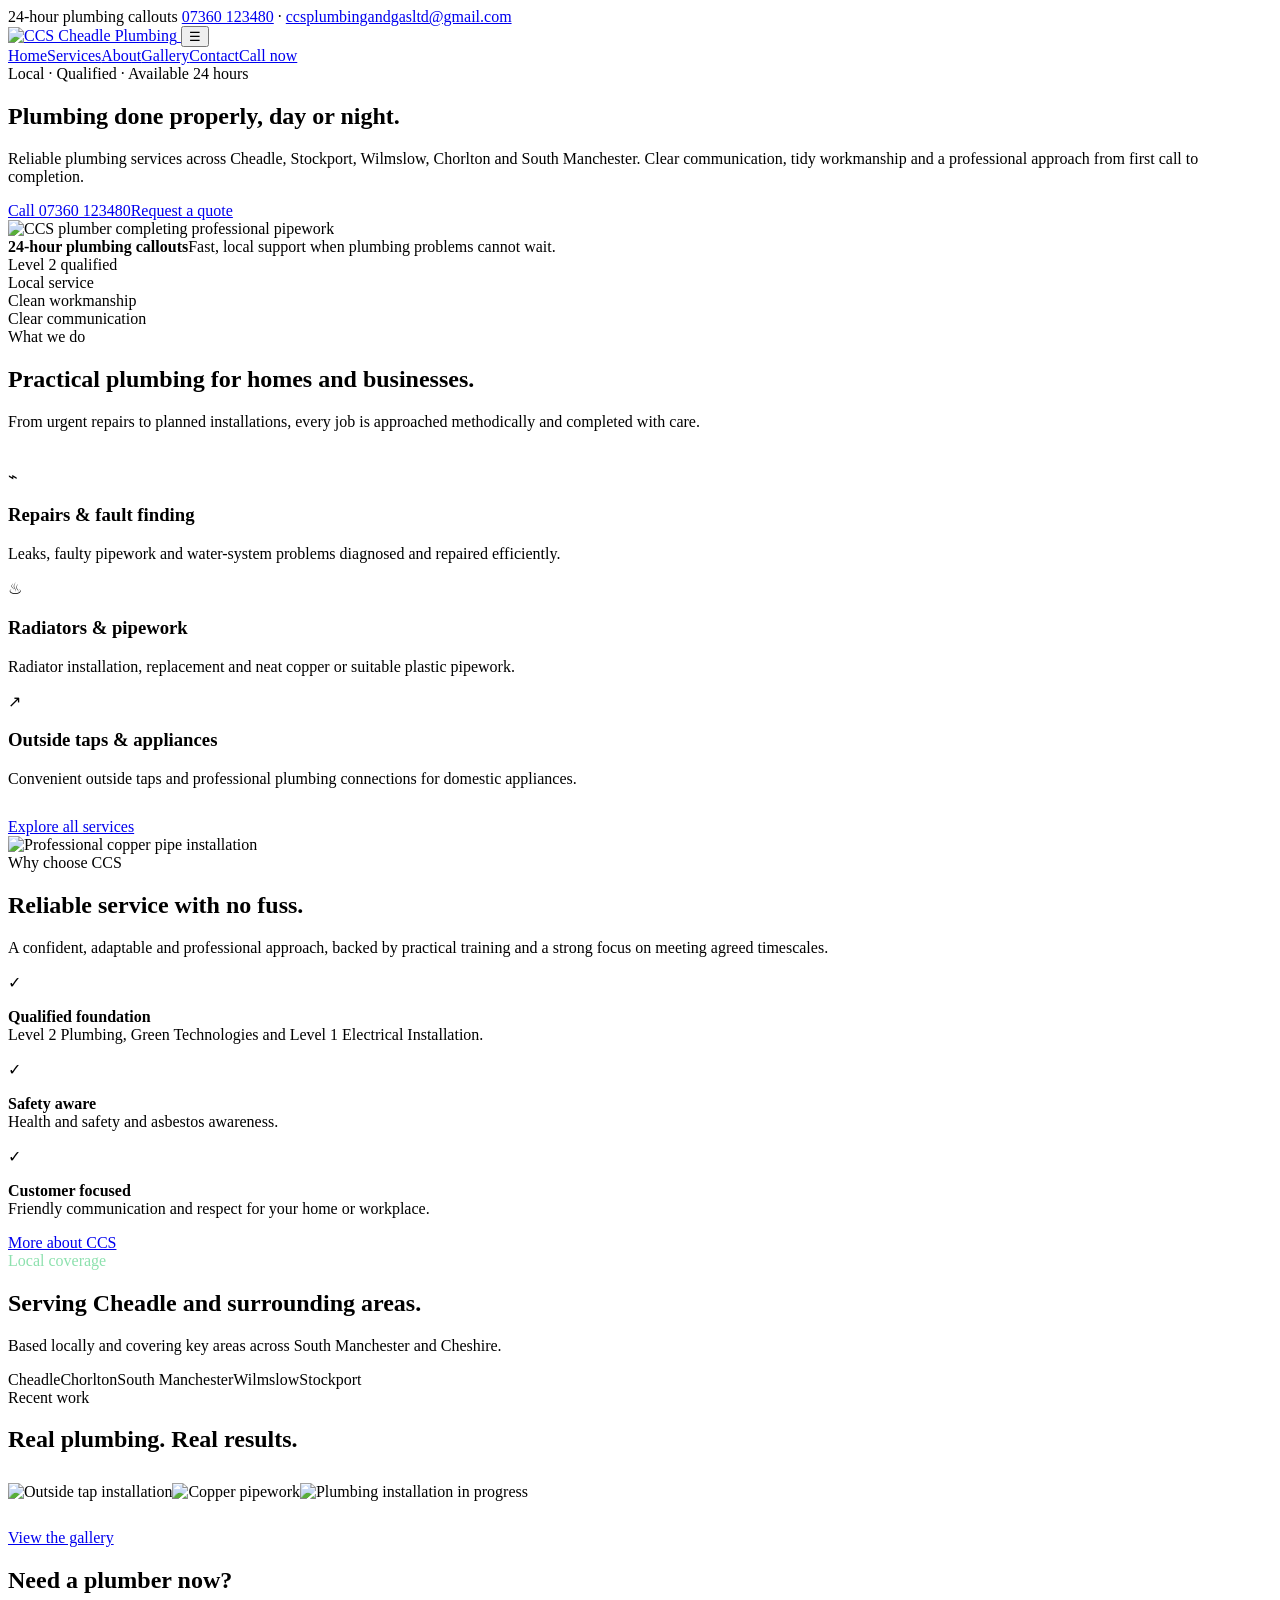
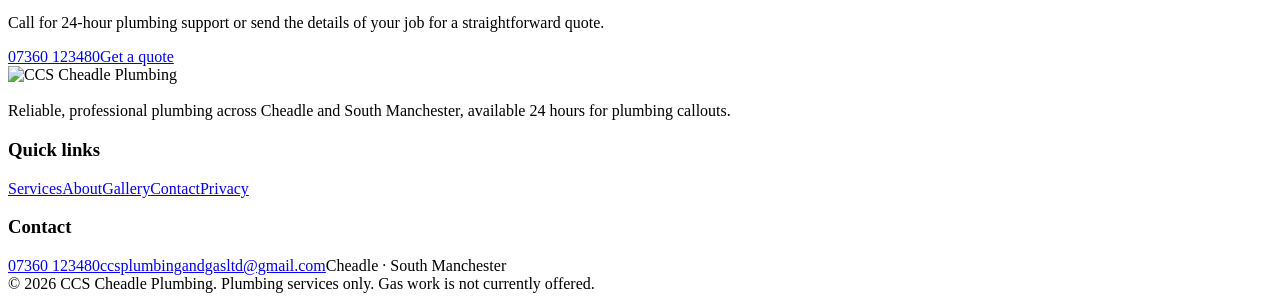
==== index.html @ ab44ccdd "Rename Chris site/index.html to index.html" ====
<!doctype html>
<html lang="en">

<head>






    <meta charset="utf-8">
    <meta name="viewport" content="width=device-width,initial-scale=1">
    <title>CCS Cheadle Plumbing | 24-Hour Local Plumber</title>
    <meta name="description"
        content="Qualified local plumber offering 24-hour plumbing callouts across Cheadle, Stockport, Wilmslow, Chorlton and South Manchester.">
    <link rel="stylesheet" href="assets/css/style.css">
</head>

<body>

    <div class="topbar">
        <div class="container">
            <span>24-hour plumbing callouts</span>
            <span><a href="tel:07360123480">07360 123480</a> · <a
                    href="mailto:ccsplumbingandgasltd@gmail.com">ccsplumbingandgasltd@gmail.com</a>
            </span>
        </div>
    </div>
    <header class="site-header">
        <div class="container nav">
            <a class="brand" href="index.html"><img src="assets/images/logo.png" alt="CCS Cheadle Plumbing">
            </a><button class="menu-btn" aria-label="Open menu">☰</button>
            <nav class="nav-links"><a href="index.html">Home</a><a href="services.html">Services</a><a
                    href="about.html">About</a><a href="gallery.html">Gallery</a><a href="contact.html">Contact</a><a
                    class="btn primary" href="tel:07360123480">Call now</a></nav>
        </div>
    </header>
    <main>
        <section class="hero">
            <div class="container hero-grid">
                <div class="hero-copy">
                    <div class="eyebrow">Local · Qualified · Available 24 hours</div>
                    <h1>Plumbing done properly, day or night.</h1>
                    <p class="lead">Reliable plumbing services across Cheadle, Stockport, Wilmslow, Chorlton and South
                        Manchester. Clear communication, tidy workmanship and a professional approach from first call to
                        completion.</p>
                    <div class="actions"><a class="btn primary" href="tel:07360123480">Call 07360 123480</a><a
                            class="btn secondary" href="contact.html">Request a quote</a></div>
                </div>
                <div class="hero-card"><img src="assets/images/project-5.webp"
                        alt="CCS plumber completing professional pipework">
                    <div class="floating"><strong>24-hour plumbing callouts</strong><span>Fast, local support when
                            plumbing problems cannot wait.</span></div>
                </div>
            </div>
        </section>
        <div class="trust-strip">
            <div class="container trust-grid">
                <div class="trust-item">Level 2 qualified</div>
                <div class="trust-item">Local service</div>
                <div class="trust-item">Clean workmanship</div>
                <div class="trust-item">Clear communication</div>
            </div>
        </div>
        <section class="section" id="services">
            <div class="container">
                <div class="eyebrow">What we do</div>
                <h2>Practical plumbing for homes and businesses.</h2>
                <p class="lead">From urgent repairs to planned installations, every job is approached methodically and
                    completed with care.</p>
                <div class="grid-3" style="margin-top:36px">
                    <article class="card">
                        <div class="icon">⌁</div>
                        <h3>Repairs & fault finding</h3>
                        <p>Leaks, faulty pipework and water-system problems diagnosed and repaired efficiently.</p>
                    </article>
                    <article class="card">
                        <div class="icon">♨</div>
                        <h3>Radiators & pipework</h3>
                        <p>Radiator installation, replacement and neat copper or suitable plastic pipework.</p>
                    </article>
                    <article class="card">
                        <div class="icon">↗</div>
                        <h3>Outside taps & appliances</h3>
                        <p>Convenient outside taps and professional plumbing connections for domestic appliances.</p>
                    </article>
                </div>
                <div class="actions" style="margin-top:30px"><a class="btn dark" href="services.html">Explore all
                        services</a></div>
            </div>
        </section>
        <section class="section alt">
            <div class="container split"><img src="assets/images/project-3.webp"
                    alt="Professional copper pipe installation">
                <div>
                    <div class="eyebrow">Why choose CCS</div>
                    <h2>Reliable service with no fuss.</h2>
                    <p class="lead">A confident, adaptable and professional approach, backed by practical training and a
                        strong focus on meeting agreed timescales.</p>
                    <div class="checklist">
                        <div><span>✓</span>
                            <p><strong>Qualified foundation</strong><br>Level 2 Plumbing, Green Technologies and Level 1
                                Electrical Installation.</p>
                        </div>
                        <div><span>✓</span>
                            <p><strong>Safety aware</strong><br>Health and safety and asbestos awareness.</p>
                        </div>
                        <div><span>✓</span>
                            <p><strong>Customer focused</strong><br>Friendly communication and respect for your home or
                                workplace.</p>
                        </div>
                    </div><a class="btn secondary" href="about.html">More about CCS</a>
                </div>
            </div>
        </section>
        <section class="section">
            <div class="container">
                <div class="area-wrap">
                    <div class="eyebrow" style="color:#8de1ae">Local coverage</div>
                    <h2>Serving Cheadle and surrounding areas.</h2>
                    <p>Based locally and covering key areas across South Manchester and Cheshire.</p>
                    <div class="area-tags"><span>Cheadle</span><span>Chorlton</span><span>South
                            Manchester</span><span>Wilmslow</span><span>Stockport</span></div>
                </div>
            </div>
        </section>
        <section class="section alt">
            <div class="container">
                <div class="eyebrow">Recent work</div>
                <h2>Real plumbing. Real results.</h2>
                <div class="gallery" style="margin-top:30px"><img src="assets/images/project-1.webp"
                        alt="Outside tap installation"><img src="assets/images/project-2.webp"
                        alt="Copper pipework"><img src="assets/images/project-4.webp"
                        alt="Plumbing installation in progress"></div>
                <div class="actions" style="margin-top:28px"><a class="btn secondary" href="gallery.html">View the
                        gallery</a></div>
            </div>
        </section>
        <section class="section">
            <div class="container">
                <div class="cta">
                    <div>
                        <h2>Need a plumber now?</h2>
                        <p>Call for 24-hour plumbing support or send the details of your job for a straightforward
                            quote.</p>
                    </div>
                    <div class="actions"><a class="btn secondary" href="tel:07360123480">07360 123480</a><a
                            class="btn dark" href="contact.html">Get a quote</a></div>
                </div>
            </div>
        </section>
    </main>
    <footer>
        <div class="container">
            <div class="footer-grid">
                <div><img class="footer-logo" src="assets/images/logo.png" alt="CCS Cheadle Plumbing">
                    <p style="margin-top:18px">Reliable, professional plumbing across Cheadle and South Manchester,
                        available 24 hours for plumbing callouts.</p>
                </div>
                <div>
                    <h3>Quick links</h3>
                    <div class="footer-links"><a href="services.html">Services</a><a href="about.html">About</a><a
                            href="gallery.html">Gallery</a><a href="contact.html">Contact</a><a
                            href="privacy.html">Privacy</a></div>
                </div>
                <div>
                    <h3>Contact</h3>
                    <div class="footer-links"><a href="tel:07360123480">07360 123480</a><a
                            href="mailto:ccsplumbingandgasltd@gmail.com">ccsplumbingandgasltd@gmail.com</a><span>Cheadle
                            · South Manchester</span></div>
                </div>
            </div>
            <div class="copyright">© 2026 CCS Cheadle Plumbing. Plumbing services only. Gas work is not currently
                offered.</div>
        </div>
    </footer>
    <script src="assets/js/site.js"></script>
</body>

</html>
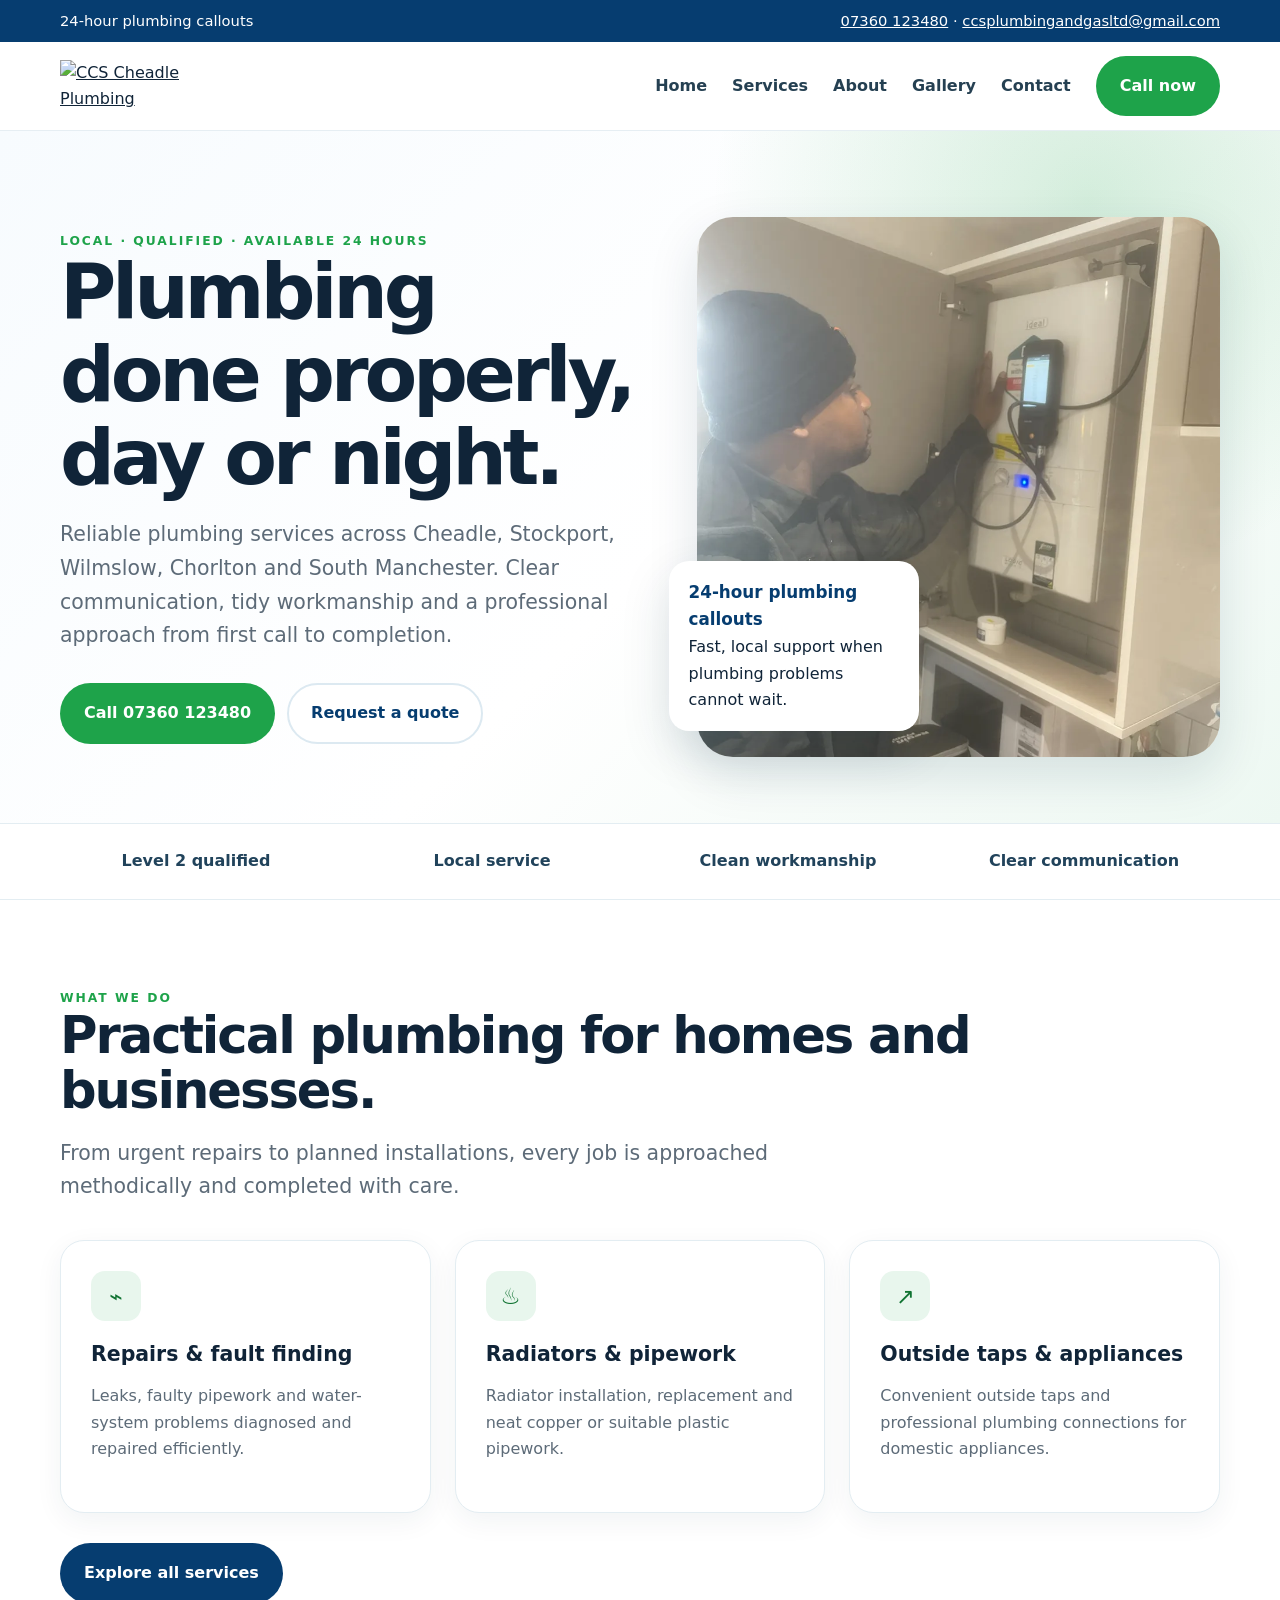
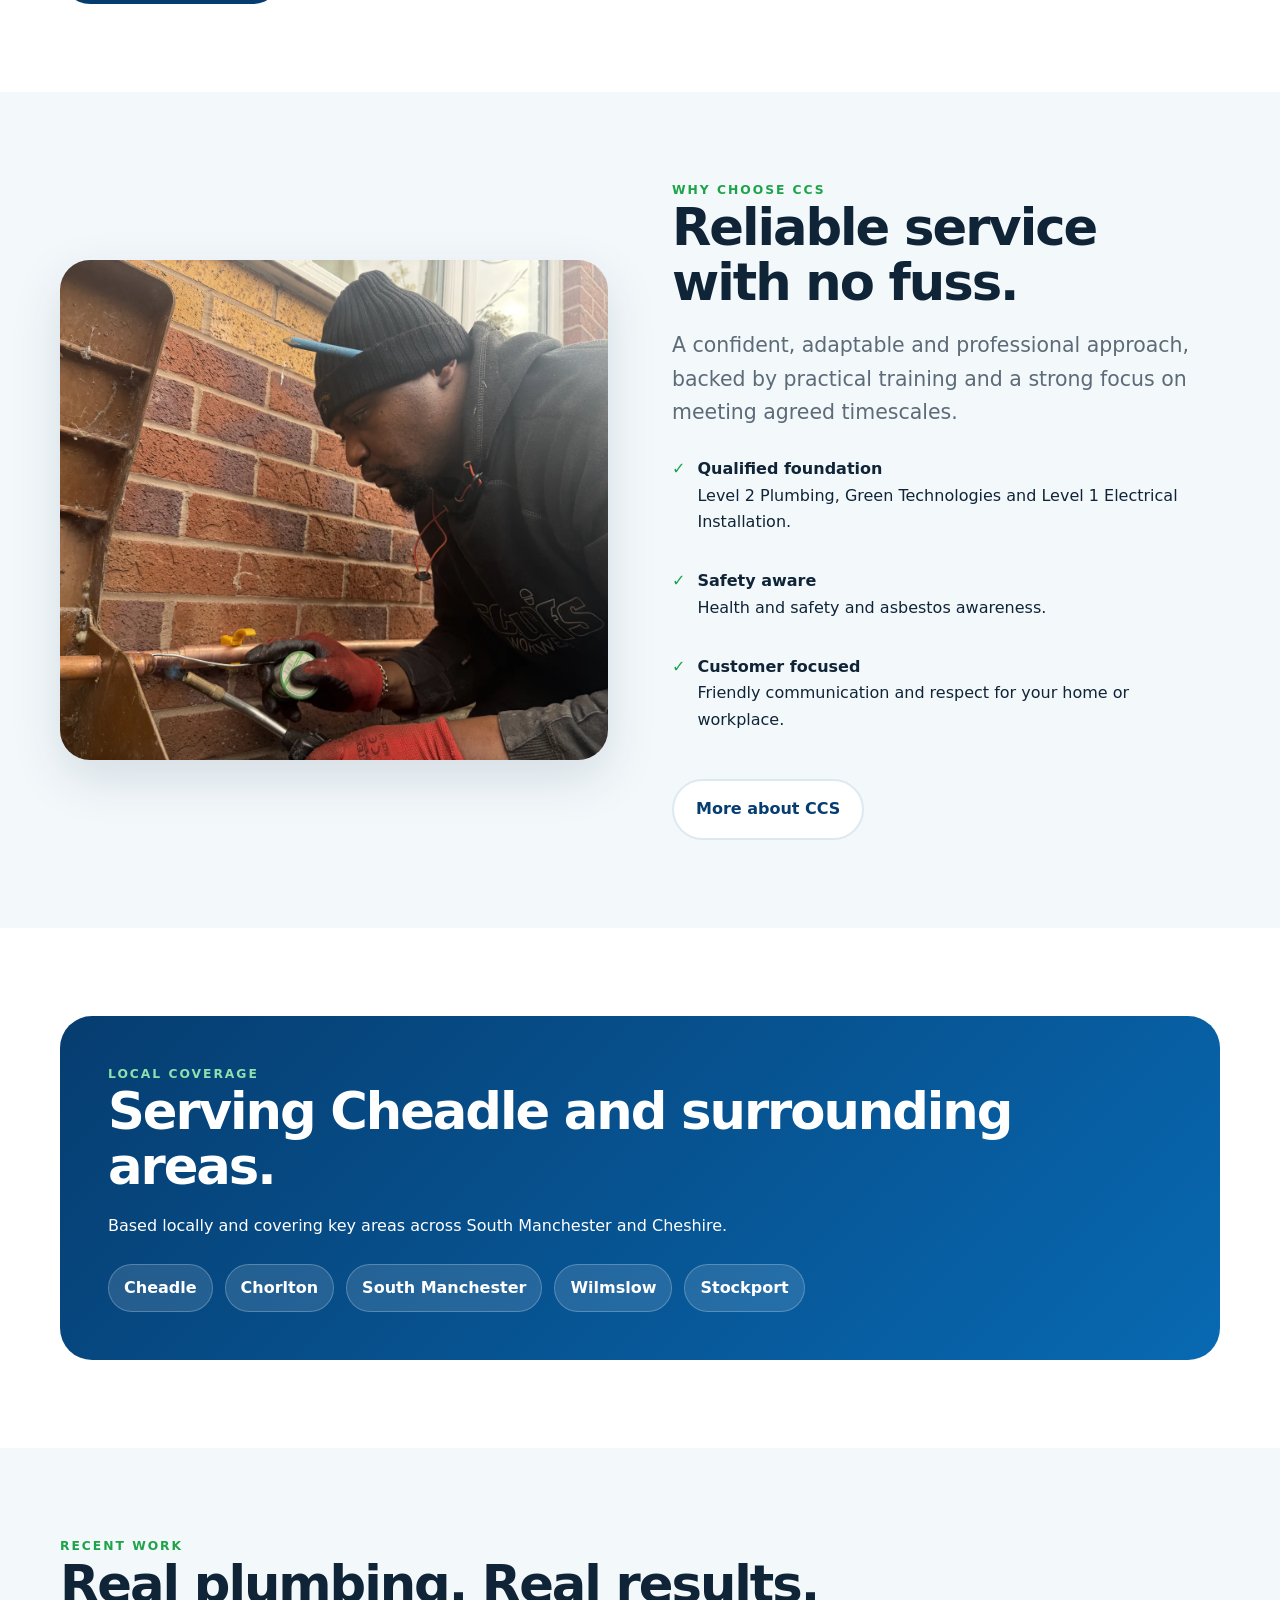
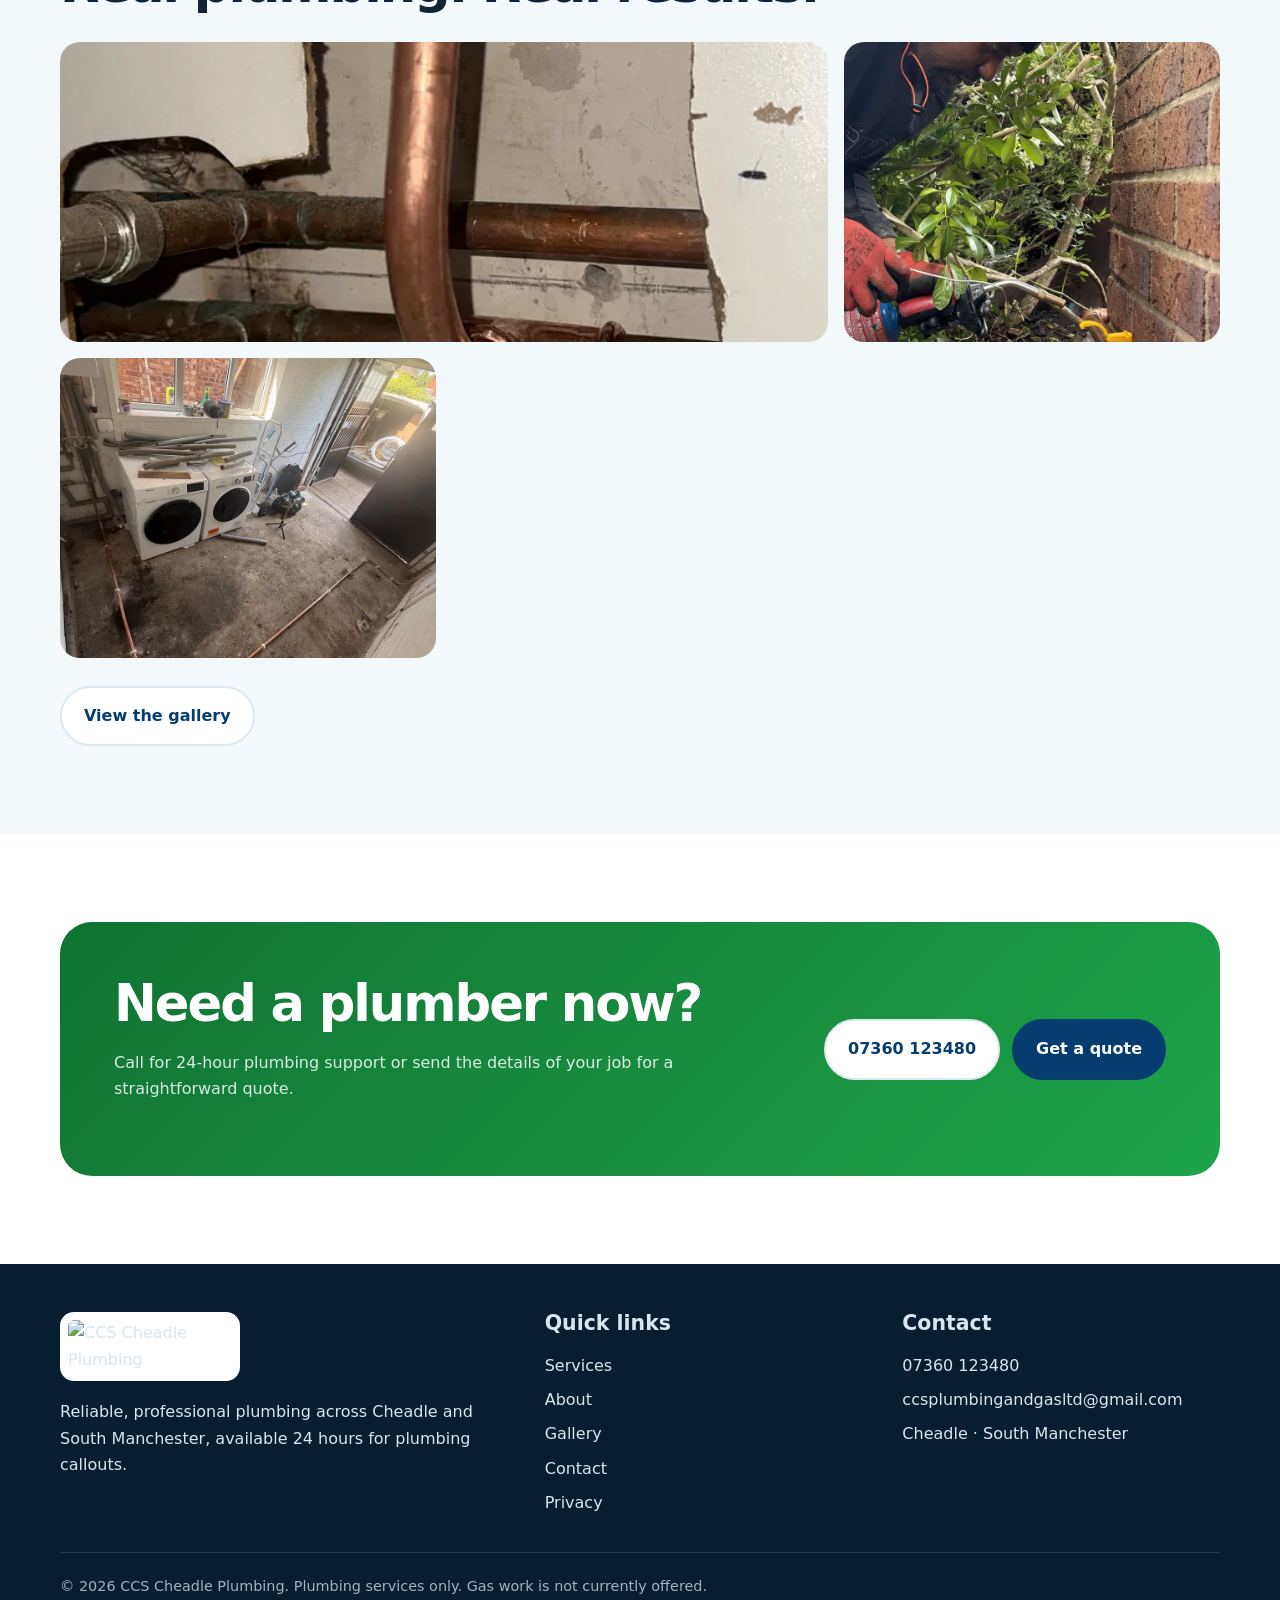
==== commit eb8e6e5e: "Add files via upload" ====
--- a/index.html
+++ b/index.html
@@ -177,4 +177,4 @@
     <script src="assets/js/site.js"></script>
 </body>
 
-</html>
+</html>
--- a/assets/css/style.css
+++ b/assets/css/style.css
@@ -0,0 +1,586 @@
+:root {
+    --blue: #0869b2;
+    --blue-dark: #063d70;
+    --green: #1ea34a;
+    --green-dark: #107332;
+    --ink: #102438;
+    --muted: #5d6b78;
+    --mist: #f3f8fb;
+    --white: #fff;
+    --shadow: 0 18px 50px rgba(8, 44, 73, .13);
+    --radius: 24px
+}
+
+* {
+    box-sizing: border-box
+}
+
+html {
+    scroll-behavior: smooth
+}
+
+body {
+    margin: 0;
+    font-family: Inter, ui-sans-serif, system-ui, -apple-system, BlinkMacSystemFont, "Segoe UI", sans-serif;
+    color: var(--ink);
+    line-height: 1.65;
+    background: #fff
+}
+
+img {
+    max-width: 100%;
+    display: block
+}
+
+a {
+    color: inherit
+}
+
+.container {
+    width: min(1160px, calc(100% - 40px));
+    margin: auto
+}
+
+.eyebrow {
+    font-weight: 800;
+    text-transform: uppercase;
+    letter-spacing: .16em;
+    color: var(--green);
+    font-size: .77rem
+}
+
+.section {
+    padding: 88px 0
+}
+
+.section.alt {
+    background: var(--mist)
+}
+
+h1,
+h2,
+h3 {
+    line-height: 1.08;
+    margin: 0 0 18px
+}
+
+h1 {
+    font-size: clamp(2.7rem, 6vw, 5.4rem);
+    letter-spacing: -.055em
+}
+
+h2 {
+    font-size: clamp(2rem, 4vw, 3.6rem);
+    letter-spacing: -.04em
+}
+
+h3 {
+    font-size: 1.28rem
+}
+
+p {
+    margin: 0 0 20px
+}
+
+.lead {
+    font-size: clamp(1.08rem, 2vw, 1.28rem);
+    color: var(--muted);
+    max-width: 720px
+}
+
+.btn {
+    display: inline-flex;
+    align-items: center;
+    justify-content: center;
+    gap: 10px;
+    padding: 15px 22px;
+    border-radius: 999px;
+    text-decoration:
+        none;
+    font-weight: 850;
+    border: 2px solid transparent;
+    transition: .2s transform, .2s box-shadow, .2s background
+}
+
+.btn:hover {
+    transform: translateY(-2px);
+    box-shadow: 0 10px 28px rgba(8, 52, 88, .18)
+}
+
+.btn.primary {
+    background: var(--green);
+    color: #fff
+}
+
+.btn.secondary {
+    background: #fff;
+    color: var(--blue-dark);
+    border-color: #dce9f1
+}
+
+.btn.dark {
+    background: var(--blue-dark);
+    color: #fff
+}
+
+.actions {
+    display: flex;
+    gap: 12px;
+    flex-wrap: wrap
+}
+
+.topbar {
+    background: var(--blue-dark);
+    color: #fff;
+    font-size: .92rem
+}
+
+.topbar .container {
+    display: flex;
+    justify-content: space-between;
+    gap: 20px;
+    padding: 9px 0
+}
+
+.site-header {
+    position: sticky;
+    top: 0;
+    z-index: 50;
+    background: rgba(255, 255, 255, .94);
+    backdrop-filter: blur(16px);
+    border-bottom: 1px solid #e6eef3
+}
+
+.nav {
+    height: 88px;
+    display: flex;
+    align-items: center;
+    justify-content: space-between;
+    gap: 24px
+}
+
+.brand img {
+    width: 130px;
+    height: auto
+}
+
+.nav-links {
+    display: flex;
+    align-items: center;
+    gap: 25px
+}
+
+.nav-links a {
+    text-decoration: none;
+    font-weight: 750;
+    color: #254052
+}
+
+.menu-btn {
+    display: none;
+    border: 0;
+    background: none;
+    font-size: 1.5rem
+}
+
+.hero {
+    position: relative;
+    overflow: hidden;
+    padding: 86px 0 66px;
+    background: radial-gradient(circle at 85% 10%, rgba(30, 163, 74, .19), transparent 30%), linear-gradient(135deg, #f7fbfe 0%, #fff 55%, #edf8f2 100%)
+}
+
+.hero-grid {
+    display: grid;
+    grid-template-columns: 1.05fr .95fr;
+    gap: 58px;
+    align-items: center
+}
+
+.hero-copy .lead {
+    margin-bottom: 30px
+}
+
+.hero-card {
+    position: relative
+}
+
+.hero-card img {
+    width: 100%;
+    height: 540px;
+    object-fit: cover;
+    border-radius: 36px;
+    box-shadow: var(--shadow)
+}
+
+.floating {
+    position: absolute;
+    left: -28px;
+    bottom: 26px;
+    background:
+        #fff;
+    border-radius: 20px;
+    padding: 18px 20px;
+    box-shadow: var(--shadow);
+    max-width: 250px
+}
+
+.floating strong {
+    display: block;
+    color: var(--blue-dark);
+    font-size: 1.05rem
+}
+
+.trust-strip {
+    border-top: 1px solid #e3edf2;
+    border-bottom: 1px solid #e3edf2;
+    background: #fff
+}
+
+.trust-grid {
+    display: grid;
+    grid-template-columns: repeat(4, 1fr);
+    gap: 24px;
+    padding: 24px 0
+}
+
+.trust-item {
+    font-weight: 800;
+    color: #21435b;
+    text-align: center
+}
+
+.grid-3 {
+    display: grid;
+    grid-template-columns: repeat(3, 1fr);
+    gap: 24px
+}
+
+.card {
+    background: #fff;
+    border: 1px solid #e3edf2;
+    border-radius: var(--radius);
+    padding: 30px;
+    box-shadow: 0 8px 28px rgba(8, 44, 73, .06)
+}
+
+.icon {
+    width: 50px;
+    height: 50px;
+    border-radius: 14px;
+    display: grid;
+    place-items: center;
+    background: #e8f6ed;
+    color: var(--green-dark);
+    font-size: 1.4rem;
+    margin-bottom: 22px
+}
+
+.card p {
+    color: var(--muted)
+}
+
+.split {
+    display: grid;
+    grid-template-columns: 1fr 1fr;
+    gap: 64px;
+    align-items: center
+}
+
+.split img {
+    border-radius: 30px;
+    box-shadow: var(--shadow);
+    height: 500px;
+    width: 100%;
+    object-fit: cover
+}
+
+.checklist {
+    display: grid;
+    gap: 13px;
+    margin: 26px 0
+}
+
+.checklist div {
+    display: flex;
+    gap: 12px;
+    align-items: flex-start
+}
+
+.checklist span {
+    color: var(--green);
+    font-weight: 900
+}
+
+.area-wrap {
+    background: linear-gradient(135deg, var(--blue-dark), var(--blue));
+    color: #fff;
+    border-radius: 32px;
+    padding: 48px
+}
+
+.area-tags {
+    display: flex;
+    flex-wrap: wrap;
+    gap: 12px;
+    margin-top: 25px
+}
+
+.area-tags span {
+    background: rgba(255, 255, 255, .12);
+    border: 1px solid rgba(255, 255, 255, .23);
+    padding: 10px 15px;
+    border-radius: 999px;
+    font-weight: 750
+}
+
+.gallery {
+    display: grid;
+    grid-template-columns: repeat(3, 1fr);
+    gap: 16px
+}
+
+.gallery img {
+    height: 300px;
+    width: 100%;
+    object-fit: cover;
+    border-radius: 20px
+}
+
+.gallery img:first-child {
+    grid-column: span 2
+}
+
+.cta {
+    background: linear-gradient(135deg, var(--green-dark), var(--green));
+    color: #fff;
+    border-radius: 32px;
+    padding: 54px;
+    display: flex;
+    align-items: center;
+    justify-content: space-between;
+    gap: 30px
+}
+
+.cta p {
+    color: rgba(255, 255, 255, .85);
+    max-width: 660px
+}
+
+.contact-grid {
+    display: grid;
+    grid-template-columns: .9fr 1.1fr;
+    gap: 34px
+}
+
+.contact-panel {
+    background: var(--blue-dark);
+    color: #fff;
+    border-radius: 28px;
+    padding: 38px
+}
+
+.contact-panel a {
+    text-decoration: none
+}
+
+.contact-list {
+    display: grid;
+    gap: 17px;
+    margin-top: 28px
+}
+
+.contact-list strong {
+    display: block;
+    color: #8dd9ad;
+    font-size: .8rem;
+    text-transform: uppercase;
+    letter-spacing: .12em
+}
+
+.form {
+    display: grid;
+    gap: 15px
+}
+
+.form input,
+.form textarea,
+.form select {
+    width: 100%;
+    padding: 15px 16px;
+    border-radius: 13px;
+    border: 1px solid #ccdce6;
+    font: inherit
+}
+
+.form textarea {
+    min-height: 140px;
+    resize: vertical
+}
+
+.fine {
+    font-size: .86rem;
+    color: var(--muted)
+}
+
+footer {
+    background: #071e32;
+    color: #d8e6ef;
+    padding: 48px 0 24px
+}
+
+.footer-grid {
+    display: grid;
+    grid-template-columns: 1.4fr 1fr 1fr;
+    gap: 40px
+}
+
+.footer-logo {
+    width: 180px;
+    background: #fff;
+    border-radius: 14px;
+    padding: 8px
+}
+
+.footer-links {
+    display: grid;
+    gap: 8px
+}
+
+.footer-links a {
+    text-decoration: none;
+    color: #d8e6ef
+}
+
+.copyright {
+    border-top: 1px solid rgba(255, 255, 255, .12);
+    margin-top: 36px;
+    padding-top: 22px;
+    font-size: .9rem;
+    color: #9fb4c2
+}
+
+.page-hero {
+    padding: 74px 0;
+    background: linear-gradient(135deg, #eef7fc, #edf8f1)
+}
+
+.legal {
+    max-width: 800px
+}
+
+.notice {
+    padding: 18px;
+    border-left: 4px solid var(--green);
+    background: #eef9f2;
+    border-radius: 10px;
+    color: #244b34
+}
+
+@media(max-width:900px) {
+    .nav-links {
+        display: none;
+        position: absolute;
+        top: 88px;
+        left: 0;
+        right: 0;
+        background: #fff;
+        padding: 22px 20px;
+        border-bottom: 1px solid #dfe9ef;
+        flex-direction: column;
+        align-items: flex-start
+    }
+
+    .nav-links.open {
+        display: flex
+    }
+
+    .menu-btn {
+        display: block
+    }
+
+    .hero-grid,
+    .split,
+    .contact-grid {
+        grid-template-columns: 1fr
+    }
+
+    .hero-card img {
+        height: 430px
+    }
+
+    .grid-3 {
+        grid-template-columns: 1fr 1fr
+    }
+
+    .trust-grid {
+        grid-template-columns: 1fr 1fr
+    }
+
+    .footer-grid {
+        grid-template-columns: 1fr 1fr
+    }
+
+    .gallery {
+        grid-template-columns: 1fr 1fr
+    }
+
+    .gallery img:first-child {
+        grid-column: span 1
+    }
+
+    .cta {
+        align-items: flex-start;
+        flex-direction: column
+    }
+}
+
+@media(max-width:600px) {
+    .container {
+        width: min(100% - 28px, 1160px)
+    }
+
+    .topbar .container {
+        flex-direction: column;
+        gap: 0
+    }
+
+    .section {
+        padding: 64px 0
+    }
+
+    .hero {
+        padding-top: 58px
+    }
+
+    .hero-card img {
+        height: 350px
+    }
+
+    .floating {
+        left: 12px;
+        right: 12px;
+        bottom: 12px;
+        max-width: none
+    }
+
+    .grid-3,
+    .trust-grid,
+    .footer-grid,
+    .gallery {
+        grid-template-columns: 1fr
+    }
+
+    .gallery img {
+        height: 250px
+    }
+
+    .area-wrap,
+    .cta {
+        padding: 32px 24px
+    }
+
+    .brand img {
+        width: 150px
+    }
+}
